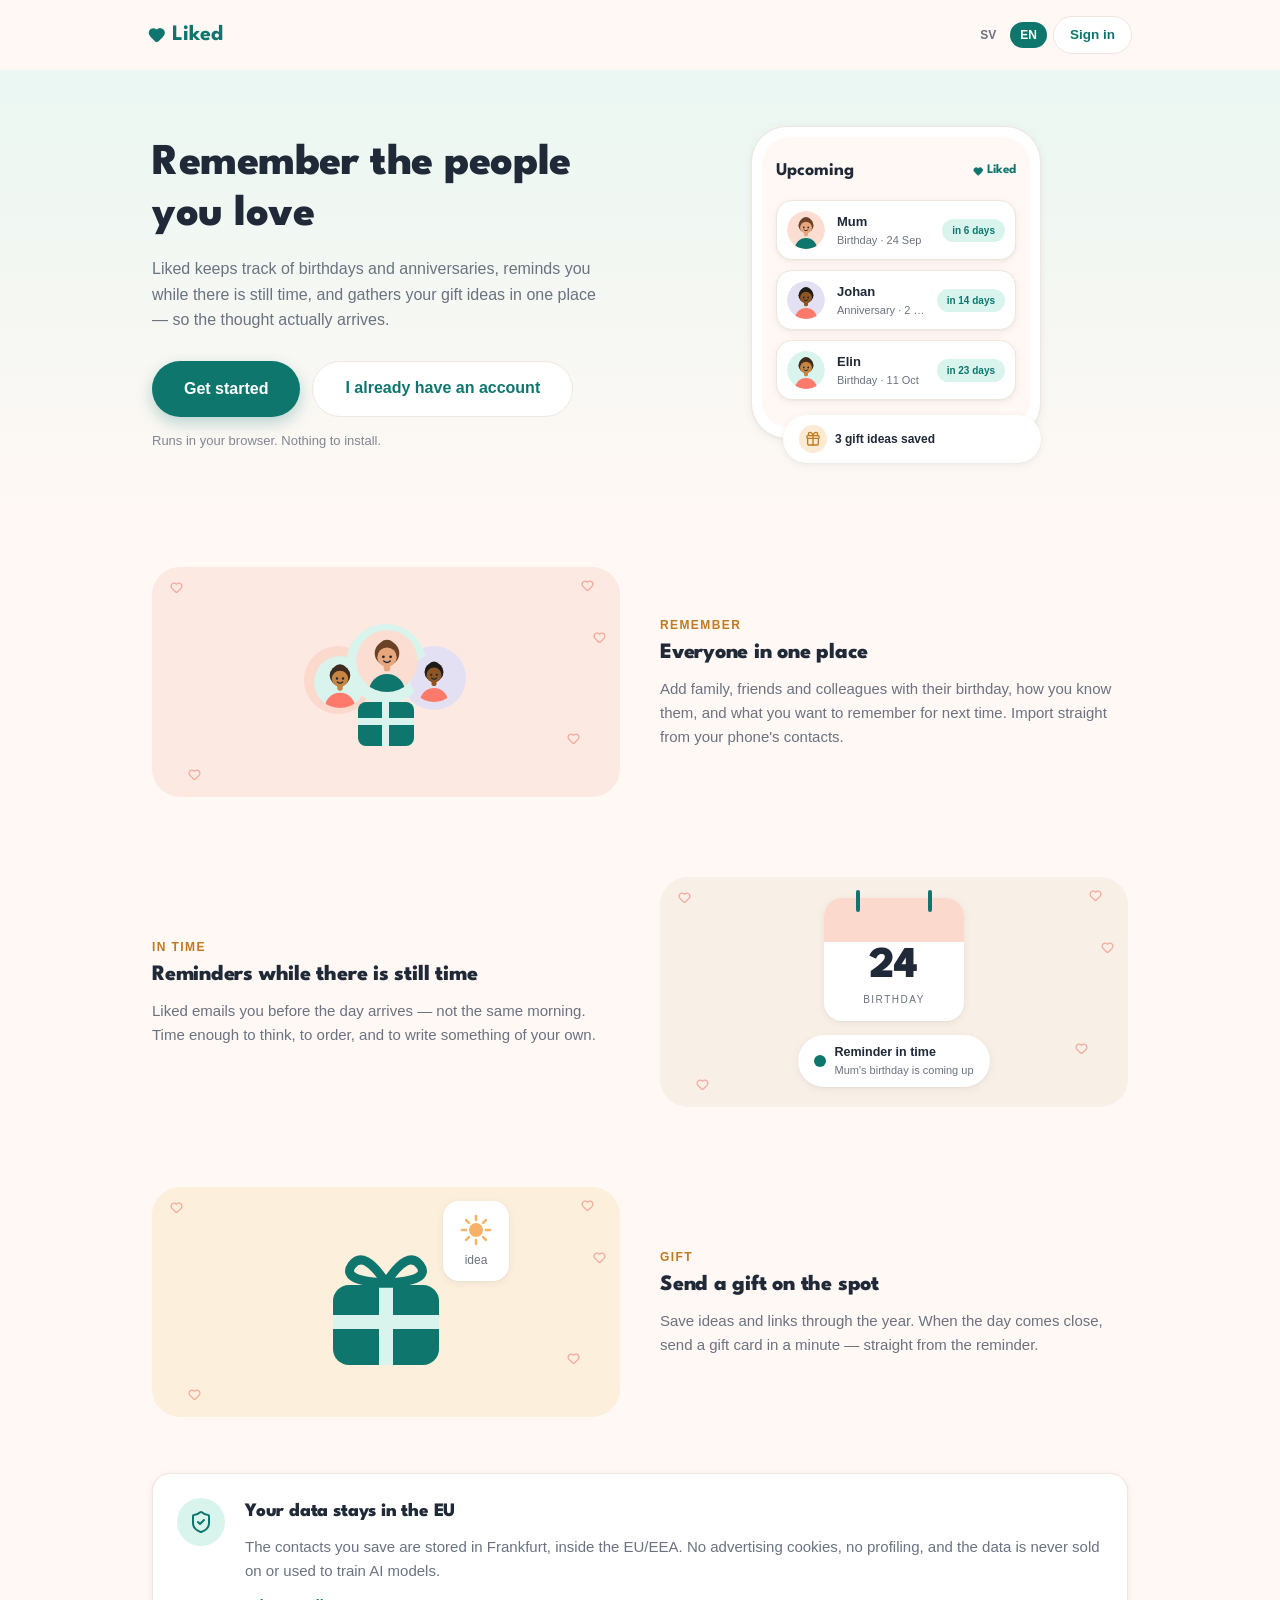
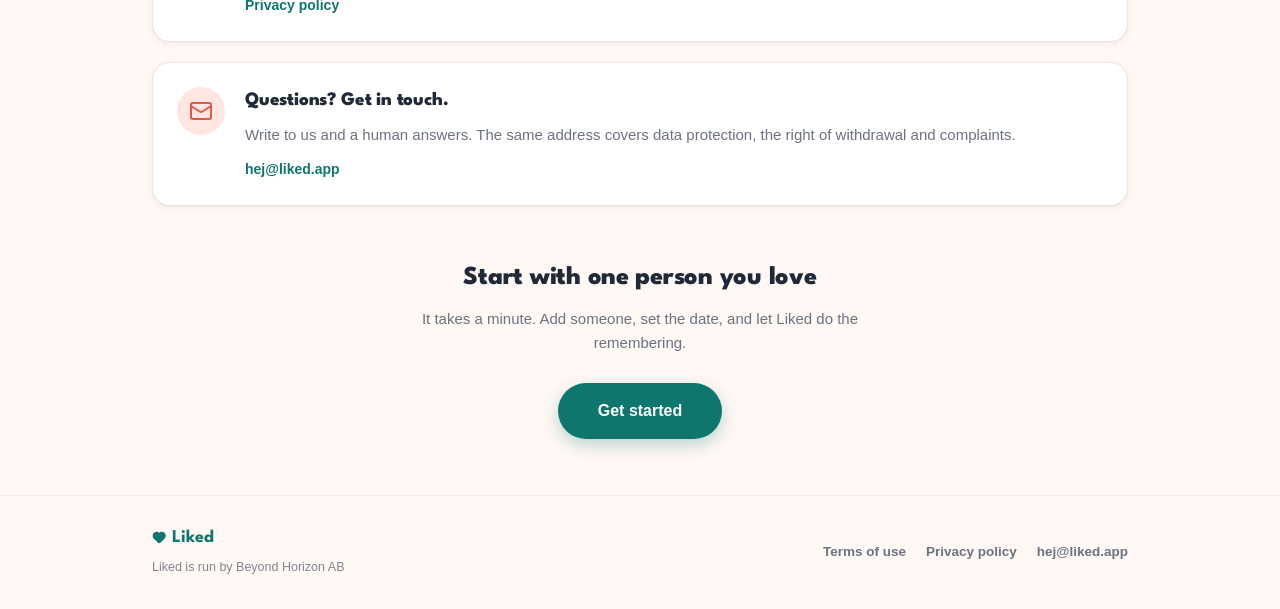
==== en/index.html @ 09022876 "Ge liked.app ett eget hem, skilt från appen Landningssidan bodde i appen, som publiceras av Lovable." ====
<!doctype html>
<!--
  Liked — landningssidan på liked.app (engelska).

  Statisk sida, ingen byggkedja: den här filen och styles.css är hela sajten. Allt
  som handlar om själva appen — konto, inloggning, villkor, integritet — ligger på
  app.liked.app. Ingen länk härifrån pekar tillbaka på liked.app/nånting, eftersom
  det bara är den här sidan som bor här.

  Svenska versionen ligger i ../index.html och är samma markup med svensk text.
  De två filerna har ingen gemensam källa — ändras den ena måste den andra ändras
  samtidigt.

  Länkarna till systersidan och till stilmallen är relativa med flit: sajten ska
  fungera både på https://liked.app/ och på förhandsgranskningen
  https://aloksorg.github.io/liked-landing/, där allt ligger under en undersökväg.
-->
<html lang="en">
  <head>
    <meta charset="utf-8" />
    <meta name="viewport" content="width=device-width, initial-scale=1, viewport-fit=cover" />
    <meta name="theme-color" content="#FFF8F4" media="(prefers-color-scheme: light)" />
    <meta name="theme-color" content="#17211F" media="(prefers-color-scheme: dark)" />

    <!--
      Ägarverifiering för Google Search Console. Egendomen https://liked.app/ är redan
      verifierad med exakt den här taggen (den satt i appens src/routes/__root.tsx när
      liked.app pekade på appen). Nu är det den här sajten som svarar på adressen, så
      taggen måste följa med hit — annars tappas verifieringen vid nästa kontroll.
    -->
    <meta name="google-site-verification" content="Lhon6hnaoRQULPrVS2j6q814wp-fIXaMvegh_9Yv-M0" />

    <title>Liked — Remember the people you love</title>
    <meta
      name="description"
      content="A personal app that helps you remember the people you love and plan thoughtful gifts."
    />
    <link rel="canonical" href="https://liked.app/en/" />
    <link rel="alternate" hreflang="sv" href="https://liked.app/" />
    <link rel="alternate" hreflang="en" href="https://liked.app/en/" />
    <link rel="alternate" hreflang="x-default" href="https://liked.app/" />

    <meta property="og:site_name" content="Liked" />
    <meta property="og:type" content="website" />
    <meta property="og:url" content="https://liked.app/en/" />
    <meta property="og:locale" content="en_GB" />
    <meta property="og:locale:alternate" content="sv_SE" />
    <meta property="og:title" content="Liked — Remember the people you love" />
    <meta
      property="og:description"
      content="Remember the people you love and plan thoughtful gifts."
    />
    <meta property="og:image" content="https://liked.app/og-image.png" />
    <meta property="og:image:width" content="1200" />
    <meta property="og:image:height" content="630" />
    <meta
      property="og:image:alt"
      content="Liked — the app that reminds you of the people you love"
    />
    <meta name="twitter:card" content="summary_large_image" />
    <meta name="twitter:title" content="Liked — Remember the people you love" />
    <meta
      name="twitter:description"
      content="Remember the people you love and plan thoughtful gifts."
    />
    <meta name="twitter:image" content="https://liked.app/og-image.png" />

    <link rel="icon" href="../favicon.svg" type="image/svg+xml" />
    <link rel="icon" href="../favicon-48.png" type="image/png" sizes="48x48" />
    <link rel="apple-touch-icon" href="../apple-touch-icon.png" sizes="180x180" />

    <link rel="preconnect" href="https://fonts.googleapis.com" />
    <link rel="preconnect" href="https://fonts.gstatic.com" crossorigin />
    <link
      rel="stylesheet"
      href="https://fonts.googleapis.com/css2?family=League+Spartan:wght@300;400;500;600;700;800&display=swap"
    />
    <link rel="stylesheet" href="../styles.css" />

    <!--
      Strukturerad data: vad sajten är (WebSite) och vad den beskriver (SoftwareApplication).
      Bara påståenden som är sanna i dag och syns på sidan — påhittade betyg eller
      erbjudanden är vad som förvandlar ett rikt sökresultat till en manuell åtgärd.
    -->
    <script type="application/ld+json">
      {
        "@context": "https://schema.org",
        "@graph": [
          {
            "@type": "Organization",
            "@id": "https://liked.app/#organization",
            "name": "Beyond Horizon AB",
            "url": "https://liked.app/",
            "email": "hej@liked.app"
          },
          {
            "@type": "WebSite",
            "@id": "https://liked.app/#website",
            "url": "https://liked.app/",
            "name": "Liked",
            "description": "A personal app that helps you remember the people you love and plan thoughtful gifts.",
            "inLanguage": ["sv-SE", "en-GB"],
            "publisher": { "@id": "https://liked.app/#organization" }
          },
          {
            "@type": "SoftwareApplication",
            "@id": "https://liked.app/#app",
            "name": "Liked",
            "url": "https://app.liked.app/",
            "applicationCategory": "LifestyleApplication",
            "operatingSystem": "Web",
            "inLanguage": ["sv-SE", "en-GB"],
            "image": "https://liked.app/og-image.png",
            "description": "A personal app that helps you remember the people you love and plan thoughtful gifts.",
            "offers": {
              "@type": "Offer",
              "price": "0",
              "priceCurrency": "SEK"
            },
            "publisher": { "@id": "https://liked.app/#organization" }
          }
        ]
      }
    </script>
  </head>

  <body>
    <a class="skip-link" href="#content">Skip to content</a>

    <header class="site-header container">
      <span class="wordmark">
        <svg
          viewBox="0 0 24 24"
          fill="currentColor"
          stroke="currentColor"
          stroke-width="2"
          stroke-linejoin="round"
          aria-hidden="true"
        >
          <path
            d="M2 9.5a5.5 5.5 0 0 1 9.591-3.676.56.56 0 0 0 .818 0A5.49 5.49 0 0 1 22 9.5c0 2.29-1.5 4-3 5.5l-5.492 5.313a2 2 0 0 1-3 .019L5 15c-1.5-1.5-3-3.2-3-5.5"
          />
        </svg>
        Liked
      </span>
      <div class="header-right">
        <nav class="lang-toggle" aria-label="Language">
          <a href="../" hreflang="sv" lang="sv">SV</a>
          <a href="./" aria-current="true" hreflang="en" lang="en">EN</a>
        </nav>
        <a class="btn-sm" href="https://app.liked.app/login">Sign in</a>
      </div>
    </header>

    <main id="content">
      <!-- Hero — mint→cream-bandet som inloggningen använder, så sidorna hör ihop. -->
      <div class="hero">
        <div class="hero-inner container">
          <div class="hero-copy">
            <h1>Remember the people
you love</h1>
            <p class="hero-body">
              Liked keeps track of birthdays and anniversaries, reminds you while there is
              still time, and gathers your gift ideas in one place — so the thought actually
              arrives.
            </p>

            <div class="hero-actions">
              <a class="btn btn-primary" href="https://app.liked.app/onboarding">Get started</a>
              <a class="btn btn-secondary" href="https://app.liked.app/login"
                >I already have an account</a
              >
            </div>
            <p class="hero-note">Runs in your browser. Nothing to install.</p>
          </div>

          <!--
            En stiliserad bild av appens Datum-flöde, ritad med samma kort, avatarer och
            chip som skärmen använder på riktigt — inte en skärmdump som blir gammal vid
            nästa designändring. Dekorativ: skärmläsare ska inte läsa upp påhittade namn
            och datum.
          -->
          <div class="hero-art">
            <div class="shot" aria-hidden="true">
              <div class="shot-frame">
                <div class="shot-screen">
                  <div class="shot-head">
                    <span class="shot-head-title">Upcoming</span>
                    <span class="wordmark" style="font-size: 13px">
                      <svg
                        viewBox="0 0 24 24"
                        fill="currentColor"
                        stroke="currentColor"
                        stroke-width="2"
                        stroke-linejoin="round"
                      >
                        <path
                          d="M2 9.5a5.5 5.5 0 0 1 9.591-3.676.56.56 0 0 0 .818 0A5.49 5.49 0 0 1 22 9.5c0 2.29-1.5 4-3 5.5l-5.492 5.313a2 2 0 0 1-3 .019L5 15c-1.5-1.5-3-3.2-3-5.5"
                        />
                      </svg>
                      Liked
                    </span>
                  </div>
                  <div class="shot-rows">
                    <div class="shot-row">
                      <svg class="avatar avatar-0" width="38" height="38" viewBox="0 0 48 48">
                        <circle cx="24" cy="24" r="24" fill="var(--av-bg)" />
                        <path d="M10 48 a14 14 0 0 1 28 0 Z" fill="var(--av-shirt)" />
                        <rect x="21.5" y="26" width="5" height="6" rx="2" fill="var(--av-skin)" />
                        <circle cx="24" cy="18" r="9.5" fill="var(--av-hair)" />
                        <circle cx="24" cy="21" r="7.5" fill="var(--av-skin)" />
                        <path
                          d="M16.5 18.5 a7.5 7.5 0 0 1 15 0 l0 -2 a7.5 9 0 0 0 -15 0 Z"
                          fill="var(--av-hair)"
                        />
                        <circle cx="21.2" cy="20.8" r="1.1" fill="#1F2937" />
                        <circle cx="26.8" cy="20.8" r="1.1" fill="#1F2937" />
                        <path
                          d="M21.5 24 Q24 26.2 26.5 24"
                          stroke="#1F2937"
                          stroke-width="1.1"
                          stroke-linecap="round"
                          fill="none"
                        />
                      </svg>
                      <div class="shot-row-text">
                        <p class="shot-row-name">Mum</p>
                        <p class="shot-row-meta">Birthday · 24 Sep</p>
                      </div>
                      <span class="shot-badge">in 6 days</span>
                    </div>
                    <div class="shot-row">
                      <svg class="avatar avatar-3" width="38" height="38" viewBox="0 0 48 48">
                        <circle cx="24" cy="24" r="24" fill="var(--av-bg)" />
                        <path d="M10 48 a14 14 0 0 1 28 0 Z" fill="var(--av-shirt)" />
                        <rect x="21.5" y="26" width="5" height="6" rx="2" fill="var(--av-skin)" />
                        <circle cx="24" cy="18" r="9.5" fill="var(--av-hair)" />
                        <circle cx="24" cy="21" r="7.5" fill="var(--av-skin)" />
                        <path
                          d="M16.5 18.5 a7.5 7.5 0 0 1 15 0 l0 -2 a7.5 9 0 0 0 -15 0 Z"
                          fill="var(--av-hair)"
                        />
                        <circle cx="21.2" cy="20.8" r="1.1" fill="#1F2937" />
                        <circle cx="26.8" cy="20.8" r="1.1" fill="#1F2937" />
                        <path
                          d="M21.5 24 Q24 26.2 26.5 24"
                          stroke="#1F2937"
                          stroke-width="1.1"
                          stroke-linecap="round"
                          fill="none"
                        />
                      </svg>
                      <div class="shot-row-text">
                        <p class="shot-row-name">Johan</p>
                        <p class="shot-row-meta">Anniversary · 2 Oct</p>
                      </div>
                      <span class="shot-badge">in 14 days</span>
                    </div>
                    <div class="shot-row">
                      <svg class="avatar avatar-1" width="38" height="38" viewBox="0 0 48 48">
                        <circle cx="24" cy="24" r="24" fill="var(--av-bg)" />
                        <path d="M10 48 a14 14 0 0 1 28 0 Z" fill="var(--av-shirt)" />
                        <rect x="21.5" y="26" width="5" height="6" rx="2" fill="var(--av-skin)" />
                        <circle cx="24" cy="18" r="9.5" fill="var(--av-hair)" />
                        <circle cx="24" cy="21" r="7.5" fill="var(--av-skin)" />
                        <path
                          d="M16.5 18.5 a7.5 7.5 0 0 1 15 0 l0 -2 a7.5 9 0 0 0 -15 0 Z"
                          fill="var(--av-hair)"
                        />
                        <circle cx="21.2" cy="20.8" r="1.1" fill="#1F2937" />
                        <circle cx="26.8" cy="20.8" r="1.1" fill="#1F2937" />
                        <path
                          d="M21.5 24 Q24 26.2 26.5 24"
                          stroke="#1F2937"
                          stroke-width="1.1"
                          stroke-linecap="round"
                          fill="none"
                        />
                      </svg>
                      <div class="shot-row-text">
                        <p class="shot-row-name">Elin</p>
                        <p class="shot-row-meta">Birthday · 11 Oct</p>
                      </div>
                      <span class="shot-badge">in 23 days</span>
                    </div>
                  </div>
                </div>
              </div>

              <!-- Presentidéerna som ligger och väntar — flyter utanför ramen. -->
              <div class="shot-idea">
                <span class="shot-idea-icon">
                  <svg
                    viewBox="0 0 24 24"
                    fill="none"
                    stroke="currentColor"
                    stroke-width="2"
                    stroke-linecap="round"
                    stroke-linejoin="round"
                  >
                    <path d="M12 7v14" />
                    <path d="M20 11v8a2 2 0 0 1-2 2H6a2 2 0 0 1-2-2v-8" />
                    <path d="M7.5 7a1 1 0 0 1 0-5A4.8 8 0 0 1 12 7a4.8 8 0 0 1 4.5-5 1 1 0 0 1 0 5" />
                    <rect x="3" y="7" width="18" height="4" rx="1" />
                  </svg>
                </span>
                <span class="shot-idea-text">3 gift ideas saved</span>
              </div>
            </div>
          </div>
        </div>
      </div>

      <div class="container">
        <div class="features">
          <section class="feature">
            <div class="feature-art">
              <div class="panel panel-1">
                <svg
                  class="panel-heart panel-heart-1"
                  viewBox="0 0 24 24"
                  fill="none"
                  stroke="currentColor"
                  stroke-width="2.4"
                  stroke-linecap="round"
                  stroke-linejoin="round"
                  aria-hidden="true"
                >
                  <path
                    d="M2 9.5a5.5 5.5 0 0 1 9.591-3.676.56.56 0 0 0 .818 0A5.49 5.49 0 0 1 22 9.5c0 2.29-1.5 4-3 5.5l-5.492 5.313a2 2 0 0 1-3 .019L5 15c-1.5-1.5-3-3.2-3-5.5"
                  />
                </svg>
                <svg
                  class="panel-heart panel-heart-2"
                  viewBox="0 0 24 24"
                  fill="none"
                  stroke="currentColor"
                  stroke-width="2.4"
                  stroke-linecap="round"
                  stroke-linejoin="round"
                  aria-hidden="true"
                >
                  <path
                    d="M2 9.5a5.5 5.5 0 0 1 9.591-3.676.56.56 0 0 0 .818 0A5.49 5.49 0 0 1 22 9.5c0 2.29-1.5 4-3 5.5l-5.492 5.313a2 2 0 0 1-3 .019L5 15c-1.5-1.5-3-3.2-3-5.5"
                  />
                </svg>
                <svg
                  class="panel-heart panel-heart-3"
                  viewBox="0 0 24 24"
                  fill="none"
                  stroke="currentColor"
                  stroke-width="2.4"
                  stroke-linecap="round"
                  stroke-linejoin="round"
                  aria-hidden="true"
                >
                  <path
                    d="M2 9.5a5.5 5.5 0 0 1 9.591-3.676.56.56 0 0 0 .818 0A5.49 5.49 0 0 1 22 9.5c0 2.29-1.5 4-3 5.5l-5.492 5.313a2 2 0 0 1-3 .019L5 15c-1.5-1.5-3-3.2-3-5.5"
                  />
                </svg>
                <svg
                  class="panel-heart panel-heart-4"
                  viewBox="0 0 24 24"
                  fill="none"
                  stroke="currentColor"
                  stroke-width="2.4"
                  stroke-linecap="round"
                  stroke-linejoin="round"
                  aria-hidden="true"
                >
                  <path
                    d="M2 9.5a5.5 5.5 0 0 1 9.591-3.676.56.56 0 0 0 .818 0A5.49 5.49 0 0 1 22 9.5c0 2.29-1.5 4-3 5.5l-5.492 5.313a2 2 0 0 1-3 .019L5 15c-1.5-1.5-3-3.2-3-5.5"
                  />
                </svg>
                <svg
                  class="panel-heart panel-heart-5"
                  viewBox="0 0 24 24"
                  fill="none"
                  stroke="currentColor"
                  stroke-width="2.4"
                  stroke-linecap="round"
                  stroke-linejoin="round"
                  aria-hidden="true"
                >
                  <path
                    d="M2 9.5a5.5 5.5 0 0 1 9.591-3.676.56.56 0 0 0 .818 0A5.49 5.49 0 0 1 22 9.5c0 2.29-1.5 4-3 5.5l-5.492 5.313a2 2 0 0 1-3 .019L5 15c-1.5-1.5-3-3.2-3-5.5"
                  />
                </svg>

                <!-- Steg 1: tre människor över en tealfärgad presentask. -->
                <div class="illo-people" aria-hidden="true">
                  <span class="blob blob-a"></span>
                  <span class="blob blob-b"></span>
                  <span class="blob blob-c"></span>
                  <svg class="avatar avatar-1 person-a" width="52" height="52" viewBox="0 0 48 48">
                    <circle cx="24" cy="24" r="24" fill="var(--av-bg)" />
                    <path d="M10 48 a14 14 0 0 1 28 0 Z" fill="var(--av-shirt)" />
                    <rect x="21.5" y="26" width="5" height="6" rx="2" fill="var(--av-skin)" />
                    <circle cx="24" cy="18" r="9.5" fill="var(--av-hair)" />
                    <circle cx="24" cy="21" r="7.5" fill="var(--av-skin)" />
                    <path
                      d="M16.5 18.5 a7.5 7.5 0 0 1 15 0 l0 -2 a7.5 9 0 0 0 -15 0 Z"
                      fill="var(--av-hair)"
                    />
                    <circle cx="21.2" cy="20.8" r="1.1" fill="#1F2937" />
                    <circle cx="26.8" cy="20.8" r="1.1" fill="#1F2937" />
                    <path
                      d="M21.5 24 Q24 26.2 26.5 24"
                      stroke="#1F2937"
                      stroke-width="1.1"
                      stroke-linecap="round"
                      fill="none"
                    />
                  </svg>
                  <svg class="avatar avatar-3 person-b" width="48" height="48" viewBox="0 0 48 48">
                    <circle cx="24" cy="24" r="24" fill="var(--av-bg)" />
                    <path d="M10 48 a14 14 0 0 1 28 0 Z" fill="var(--av-shirt)" />
                    <rect x="21.5" y="26" width="5" height="6" rx="2" fill="var(--av-skin)" />
                    <circle cx="24" cy="18" r="9.5" fill="var(--av-hair)" />
                    <circle cx="24" cy="21" r="7.5" fill="var(--av-skin)" />
                    <path
                      d="M16.5 18.5 a7.5 7.5 0 0 1 15 0 l0 -2 a7.5 9 0 0 0 -15 0 Z"
                      fill="var(--av-hair)"
                    />
                    <circle cx="21.2" cy="20.8" r="1.1" fill="#1F2937" />
                    <circle cx="26.8" cy="20.8" r="1.1" fill="#1F2937" />
                    <path
                      d="M21.5 24 Q24 26.2 26.5 24"
                      stroke="#1F2937"
                      stroke-width="1.1"
                      stroke-linecap="round"
                      fill="none"
                    />
                  </svg>
                  <svg class="avatar avatar-0 person-c" width="62" height="62" viewBox="0 0 48 48">
                    <circle cx="24" cy="24" r="24" fill="var(--av-bg)" />
                    <path d="M10 48 a14 14 0 0 1 28 0 Z" fill="var(--av-shirt)" />
                    <rect x="21.5" y="26" width="5" height="6" rx="2" fill="var(--av-skin)" />
                    <circle cx="24" cy="18" r="9.5" fill="var(--av-hair)" />
                    <circle cx="24" cy="21" r="7.5" fill="var(--av-skin)" />
                    <path
                      d="M16.5 18.5 a7.5 7.5 0 0 1 15 0 l0 -2 a7.5 9 0 0 0 -15 0 Z"
                      fill="var(--av-hair)"
                    />
                    <circle cx="21.2" cy="20.8" r="1.1" fill="#1F2937" />
                    <circle cx="26.8" cy="20.8" r="1.1" fill="#1F2937" />
                    <path
                      d="M21.5 24 Q24 26.2 26.5 24"
                      stroke="#1F2937"
                      stroke-width="1.1"
                      stroke-linecap="round"
                      fill="none"
                    />
                  </svg>
                  <svg class="gift" width="56" height="44" viewBox="0 0 56 44">
                    <rect width="56" height="44" rx="8" fill="var(--gift-box)" />
                    <rect y="16" width="56" height="7" fill="var(--gift-band)" />
                    <rect x="24" width="7" height="44" fill="var(--gift-band)" />
                  </svg>
                </div>
              </div>
            </div>
            <div class="feature-copy">
              <span class="kicker">Remember</span>
              <h2>Everyone in one place</h2>
              <p>
                Add family, friends and colleagues with their birthday, how you know them, and
                what you want to remember for next time. Import straight from your phone's
                contacts.
              </p>
            </div>
          </section>

          <section class="feature">
            <div class="feature-art">
              <div class="panel panel-2">
                <svg
                  class="panel-heart panel-heart-1"
                  viewBox="0 0 24 24"
                  fill="none"
                  stroke="currentColor"
                  stroke-width="2.4"
                  stroke-linecap="round"
                  stroke-linejoin="round"
                  aria-hidden="true"
                >
                  <path
                    d="M2 9.5a5.5 5.5 0 0 1 9.591-3.676.56.56 0 0 0 .818 0A5.49 5.49 0 0 1 22 9.5c0 2.29-1.5 4-3 5.5l-5.492 5.313a2 2 0 0 1-3 .019L5 15c-1.5-1.5-3-3.2-3-5.5"
                  />
                </svg>
                <svg
                  class="panel-heart panel-heart-2"
                  viewBox="0 0 24 24"
                  fill="none"
                  stroke="currentColor"
                  stroke-width="2.4"
                  stroke-linecap="round"
                  stroke-linejoin="round"
                  aria-hidden="true"
                >
                  <path
                    d="M2 9.5a5.5 5.5 0 0 1 9.591-3.676.56.56 0 0 0 .818 0A5.49 5.49 0 0 1 22 9.5c0 2.29-1.5 4-3 5.5l-5.492 5.313a2 2 0 0 1-3 .019L5 15c-1.5-1.5-3-3.2-3-5.5"
                  />
                </svg>
                <svg
                  class="panel-heart panel-heart-3"
                  viewBox="0 0 24 24"
                  fill="none"
                  stroke="currentColor"
                  stroke-width="2.4"
                  stroke-linecap="round"
                  stroke-linejoin="round"
                  aria-hidden="true"
                >
                  <path
                    d="M2 9.5a5.5 5.5 0 0 1 9.591-3.676.56.56 0 0 0 .818 0A5.49 5.49 0 0 1 22 9.5c0 2.29-1.5 4-3 5.5l-5.492 5.313a2 2 0 0 1-3 .019L5 15c-1.5-1.5-3-3.2-3-5.5"
                  />
                </svg>
                <svg
                  class="panel-heart panel-heart-4"
                  viewBox="0 0 24 24"
                  fill="none"
                  stroke="currentColor"
                  stroke-width="2.4"
                  stroke-linecap="round"
                  stroke-linejoin="round"
                  aria-hidden="true"
                >
                  <path
                    d="M2 9.5a5.5 5.5 0 0 1 9.591-3.676.56.56 0 0 0 .818 0A5.49 5.49 0 0 1 22 9.5c0 2.29-1.5 4-3 5.5l-5.492 5.313a2 2 0 0 1-3 .019L5 15c-1.5-1.5-3-3.2-3-5.5"
                  />
                </svg>
                <svg
                  class="panel-heart panel-heart-5"
                  viewBox="0 0 24 24"
                  fill="none"
                  stroke="currentColor"
                  stroke-width="2.4"
                  stroke-linecap="round"
                  stroke-linejoin="round"
                  aria-hidden="true"
                >
                  <path
                    d="M2 9.5a5.5 5.5 0 0 1 9.591-3.676.56.56 0 0 0 .818 0A5.49 5.49 0 0 1 22 9.5c0 2.29-1.5 4-3 5.5l-5.492 5.313a2 2 0 0 1-3 .019L5 15c-1.5-1.5-3-3.2-3-5.5"
                  />
                </svg>

                <!-- Steg 2: avrivningskalender + notisplupp. -->
                <div class="illo-reminder" aria-hidden="true">
                  <div class="calendar">
                    <div class="calendar-top">
                      <span class="calendar-ring calendar-ring-l"></span>
                      <span class="calendar-ring calendar-ring-r"></span>
                    </div>
                    <div class="calendar-day">24</div>
                    <div class="calendar-label">BIRTHDAY</div>
                  </div>
                  <div class="notif">
                    <span class="notif-dot"></span>
                    <span>
                      <span class="notif-title">Reminder in time</span>
                      <span class="notif-body">Mum&#39;s birthday is coming up</span>
                    </span>
                  </div>
                </div>
              </div>
            </div>
            <div class="feature-copy">
              <span class="kicker">In time</span>
              <h2>Reminders while there is still time</h2>
              <p>
                Liked emails you before the day arrives — not the same morning. Time enough to
                think, to order, and to write something of your own.
              </p>
            </div>
          </section>

          <section class="feature">
            <div class="feature-art">
              <div class="panel panel-3">
                <svg
                  class="panel-heart panel-heart-1"
                  viewBox="0 0 24 24"
                  fill="none"
                  stroke="currentColor"
                  stroke-width="2.4"
                  stroke-linecap="round"
                  stroke-linejoin="round"
                  aria-hidden="true"
                >
                  <path
                    d="M2 9.5a5.5 5.5 0 0 1 9.591-3.676.56.56 0 0 0 .818 0A5.49 5.49 0 0 1 22 9.5c0 2.29-1.5 4-3 5.5l-5.492 5.313a2 2 0 0 1-3 .019L5 15c-1.5-1.5-3-3.2-3-5.5"
                  />
                </svg>
                <svg
                  class="panel-heart panel-heart-2"
                  viewBox="0 0 24 24"
                  fill="none"
                  stroke="currentColor"
                  stroke-width="2.4"
                  stroke-linecap="round"
                  stroke-linejoin="round"
                  aria-hidden="true"
                >
                  <path
                    d="M2 9.5a5.5 5.5 0 0 1 9.591-3.676.56.56 0 0 0 .818 0A5.49 5.49 0 0 1 22 9.5c0 2.29-1.5 4-3 5.5l-5.492 5.313a2 2 0 0 1-3 .019L5 15c-1.5-1.5-3-3.2-3-5.5"
                  />
                </svg>
                <svg
                  class="panel-heart panel-heart-3"
                  viewBox="0 0 24 24"
                  fill="none"
                  stroke="currentColor"
                  stroke-width="2.4"
                  stroke-linecap="round"
                  stroke-linejoin="round"
                  aria-hidden="true"
                >
                  <path
                    d="M2 9.5a5.5 5.5 0 0 1 9.591-3.676.56.56 0 0 0 .818 0A5.49 5.49 0 0 1 22 9.5c0 2.29-1.5 4-3 5.5l-5.492 5.313a2 2 0 0 1-3 .019L5 15c-1.5-1.5-3-3.2-3-5.5"
                  />
                </svg>
                <svg
                  class="panel-heart panel-heart-4"
                  viewBox="0 0 24 24"
                  fill="none"
                  stroke="currentColor"
                  stroke-width="2.4"
                  stroke-linecap="round"
                  stroke-linejoin="round"
                  aria-hidden="true"
                >
                  <path
                    d="M2 9.5a5.5 5.5 0 0 1 9.591-3.676.56.56 0 0 0 .818 0A5.49 5.49 0 0 1 22 9.5c0 2.29-1.5 4-3 5.5l-5.492 5.313a2 2 0 0 1-3 .019L5 15c-1.5-1.5-3-3.2-3-5.5"
                  />
                </svg>
                <svg
                  class="panel-heart panel-heart-5"
                  viewBox="0 0 24 24"
                  fill="none"
                  stroke="currentColor"
                  stroke-width="2.4"
                  stroke-linecap="round"
                  stroke-linejoin="round"
                  aria-hidden="true"
                >
                  <path
                    d="M2 9.5a5.5 5.5 0 0 1 9.591-3.676.56.56 0 0 0 .818 0A5.49 5.49 0 0 1 22 9.5c0 2.29-1.5 4-3 5.5l-5.492 5.313a2 2 0 0 1-3 .019L5 15c-1.5-1.5-3-3.2-3-5.5"
                  />
                </svg>

                <!-- Steg 3: den stora presenten med rosett + ett svävande idékort. -->
                <div class="illo-gift" aria-hidden="true">
                  <svg width="170" height="150" viewBox="0 0 170 150">
                    <rect x="32" y="58" width="106" height="80" rx="16" fill="var(--gift-box)" />
                    <rect x="32" y="88" width="106" height="14" fill="var(--gift-band)" />
                    <rect x="78" y="58" width="14" height="80" fill="var(--gift-band)" />
                    <path
                      d="M85 56 q-22-34-34-18t34 18z M85 56 q22-34 34-18t-34 18z"
                      fill="none"
                      stroke="var(--gift-box)"
                      stroke-width="9"
                    />
                  </svg>
                  <div class="idea-card">
                    <svg width="34" height="34" viewBox="0 0 34 34">
                      <circle cx="17" cy="17" r="7" fill="#F7B267" />
                      <g stroke="#F7B267" stroke-width="2.5" stroke-linecap="round">
                        <line x1="27" y1="17" x2="31" y2="17" />
                        <line x1="24.07" y1="24.07" x2="26.9" y2="26.9" />
                        <line x1="17" y1="27" x2="17" y2="31" />
                        <line x1="9.93" y1="24.07" x2="7.1" y2="26.9" />
                        <line x1="7" y1="17" x2="3" y2="17" />
                        <line x1="9.93" y1="9.93" x2="7.1" y2="7.1" />
                        <line x1="17" y1="7" x2="17" y2="3" />
                        <line x1="24.07" y1="9.93" x2="26.9" y2="7.1" />
                      </g>
                    </svg>
                    <span class="idea-label">idea</span>
                  </div>
                </div>
              </div>
            </div>
            <div class="feature-copy">
              <span class="kicker">Gift</span>
              <h2>Send a gift on the spot</h2>
              <p>
                Save ideas and links through the year. When the day comes close, send a gift
                card in a minute — straight from the reminder.
              </p>
            </div>
          </section>
        </div>

        <section class="info-card">
          <span class="info-icon info-icon-teal">
            <svg
              viewBox="0 0 24 24"
              fill="none"
              stroke="currentColor"
              stroke-width="2"
              stroke-linecap="round"
              stroke-linejoin="round"
              aria-hidden="true"
            >
              <path
                d="M20 13c0 5-3.5 7.5-7.66 8.95a1 1 0 0 1-.67-.01C7.5 20.5 4 18 4 13V6a1 1 0 0 1 1-1c2 0 4.5-1.2 6.24-2.72a1.17 1.17 0 0 1 1.52 0C14.51 3.81 17 5 19 5a1 1 0 0 1 1 1z"
              />
              <path d="m9 12 2 2 4-4" />
            </svg>
          </span>
          <div class="info-body">
            <h2>Your data stays in the EU</h2>
            <p>
              The contacts you save are stored in Frankfurt, inside the EU/EEA. No advertising
              cookies, no profiling, and the data is never sold on or used to train AI models.
            </p>
            <a class="info-link" href="https://app.liked.app/integritet">Privacy policy</a>
          </div>
        </section>

        <!-- Supportkanalen — en adress, läst av en människa, synlig utan att man loggar in. -->
        <section class="info-card">
          <span class="info-icon info-icon-coral">
            <svg
              viewBox="0 0 24 24"
              fill="none"
              stroke="currentColor"
              stroke-width="2"
              stroke-linecap="round"
              stroke-linejoin="round"
              aria-hidden="true"
            >
              <path d="m22 7-8.991 5.727a2 2 0 0 1-2.009 0L2 7" />
              <rect x="2" y="4" width="20" height="16" rx="2" />
            </svg>
          </span>
          <div class="info-body">
            <h2>Questions? Get in touch.</h2>
            <p>
              Write to us and a human answers. The same address covers data protection, the
              right of withdrawal and complaints.
            </p>
            <a class="info-link" href="mailto:hej@liked.app">hej@liked.app</a>
          </div>
        </section>

        <section class="closing">
          <h2>Start with one person you love</h2>
          <p>It takes a minute. Add someone, set the date, and let Liked do the remembering.</p>
          <a class="btn btn-primary" href="https://app.liked.app/onboarding">Get started</a>
        </section>
      </div>
    </main>

    <footer class="site-footer">
      <div class="footer-inner container">
        <div>
          <span class="wordmark" style="font-size: 18px">
            <svg
              viewBox="0 0 24 24"
              fill="currentColor"
              stroke="currentColor"
              stroke-width="2"
              stroke-linejoin="round"
              aria-hidden="true"
            >
              <path
                d="M2 9.5a5.5 5.5 0 0 1 9.591-3.676.56.56 0 0 0 .818 0A5.49 5.49 0 0 1 22 9.5c0 2.29-1.5 4-3 5.5l-5.492 5.313a2 2 0 0 1-3 .019L5 15c-1.5-1.5-3-3.2-3-5.5"
              />
            </svg>
            Liked
          </span>
          <p class="footer-made-by">Liked is run by Beyond Horizon AB</p>
        </div>
        <nav class="footer-nav">
          <a href="https://app.liked.app/villkor">Terms of use</a>
          <a href="https://app.liked.app/integritet">Privacy policy</a>
          <a href="mailto:hej@liked.app">hej@liked.app</a>
        </nav>
      </div>
    </footer>
  </body>
</html>
---- styles.css ----
/*
 * Liked — landningssidans stilmall.
 *
 * Sidan är portad ur appen (src/components/landing-page.tsx) men bor i ett eget repo
 * och har därför ingen Tailwind, ingen byggkedja och inga beroenden: en fil, läst
 * direkt av webbläsaren. Färgerna nedan är samma hex som appens designsystem
 * (src/styles.css, designöverlämningen 2026-06) — cream som duk, djup teal som
 * primärfärg, korall/mint/amber som accenter.
 *
 * Ändras paletten i appen ska den ändras här också; de två filerna är syskon utan
 * gemensam källa, eftersom en gemensam källa hade krävt just den byggkedja sidan
 * finns till för att slippa.
 */

/* ── Designtokens ──────────────────────────────────────────────────────────── */

:root {
  --bg: #fff8f4; /* cream */
  --fg: #1f2937;
  --navy: #1f2937; /* "ink" — rubriker */
  --muted: #6b7280; /* "ink-soft" — brödtext */
  --muted-dim: rgba(107, 114, 128, 0.85);
  --card: #ffffff;
  --border: #efe7df; /* "line" */
  --border-soft: rgba(239, 231, 223, 0.6);

  --primary: #0f766e; /* djup teal */
  --primary-fg: #ffffff;
  --primary-soft: #d9f4ec; /* mint */
  --accent: #ffe6e1; /* korall-mjuk */
  --accent-fg: #e0584a;
  --orange: #c07a22; /* amber-ton, kickers */
  --amber-soft: #fcebd4;
  --coral-line: #f49a8c; /* hjärtana i illustrationspanelerna */

  --hero: linear-gradient(180deg, #eaf7f2, #fff8f4);

  /* Illustrationspanelernas tonade bakgrunder — samma tre som i onboarding. */
  --panel-1: #fbe9e2;
  --panel-2: #f8efe6;
  --panel-3: #fcefdc;

  /* Cirklarna bakom personerna i illustration 1, och presentens toner. */
  --blob-peach: #fbd9cc;
  --blob-lilac: #e4e0f4;
  --blob-mint: #d9f4ec;
  --gift-box: #0f766e;
  --gift-band: #d9f4ec;

  --shadow-card: 0 2px 10px rgba(31, 41, 55, 0.06), 0 1px 2px rgba(31, 41, 55, 0.04);
  --shadow-cta: 0 6px 16px rgba(15, 118, 110, 0.28);

  --font-display: "League Spartan", ui-sans-serif, system-ui, sans-serif;
  --font-sans:
    -apple-system, BlinkMacSystemFont, "Segoe UI", "Helvetica Neue", Helvetica, ui-sans-serif,
    system-ui, sans-serif;
}

/*
 * Mörkt läge följer systemet — sidan är statisk och har ingen inställningssida att
 * spara ett val i, så besökarens OS får bestämma. Tonerna är appens mörka tema
 * (.dark i src/styles.css) översatta till hex.
 *
 * Illustrationspanelerna får egna, dämpade toner i stället för de ljusa pastellerna:
 * behållna som de är hade tre bjärta ljusfält lyst upp en i övrigt mörk sida.
 */
@media (prefers-color-scheme: dark) {
  :root {
    --bg: #17211f;
    --fg: #f2f1ec;
    --navy: #f2f1ec;
    --muted: #a7b2ae;
    --muted-dim: rgba(167, 178, 174, 0.85);
    --card: #1e2a27;
    --border: rgba(255, 255, 255, 0.12);
    --border-soft: rgba(255, 255, 255, 0.08);

    --primary: #5ecfb1;
    --primary-fg: #10201c;
    --primary-soft: #22423a;
    --accent: #3d3021;
    --accent-fg: #f6d9b0;
    --orange: #e0a55c;

    --hero: linear-gradient(180deg, #1b2b27, #17211f);

    --panel-1: #33241f;
    --panel-2: #2f2721;
    --panel-3: #33281c;

    --blob-peach: #4a332b;
    --blob-lilac: #35314a;
    --blob-mint: #22423a;
    --gift-box: #14887e;
    --gift-band: #9fded0;
    --coral-line: #c47a6e;
    --amber-soft: #4a3a22;

    --shadow-card: 0 2px 10px rgba(0, 0, 0, 0.35), 0 1px 2px rgba(0, 0, 0, 0.25);
    --shadow-cta: 0 6px 16px rgba(94, 207, 177, 0.22);
  }
}

/* ── Grund ─────────────────────────────────────────────────────────────────── */

*,
*::before,
*::after {
  box-sizing: border-box;
}

html {
  -webkit-text-size-adjust: 100%;
}

body {
  margin: 0;
  background: var(--bg);
  color: var(--fg);
  font-family: var(--font-sans);
  font-size: 16px;
  line-height: 1.5;
  -webkit-font-smoothing: antialiased;
}

h1,
h2 {
  font-family: var(--font-display);
  letter-spacing: -0.01em;
  margin: 0;
}

p {
  margin: 0;
}

a {
  color: inherit;
}

svg {
  display: block;
}

.container {
  max-width: 1024px;
  margin-inline: auto;
  padding-inline: 24px;
}

/* Synlig fokusring — sidan går att ta sig igenom med enbart tangentbord. */
a:focus-visible {
  outline: 3px solid var(--primary);
  outline-offset: 3px;
  border-radius: 999px;
}

.skip-link {
  position: absolute;
  left: -9999px;
  top: 0;
  z-index: 10;
  background: var(--card);
  color: var(--primary);
  padding: 12px 20px;
  border-radius: 0 0 12px 0;
  font-weight: 700;
}

.skip-link:focus {
  left: 0;
}

/* ── Ordmärke ──────────────────────────────────────────────────────────────── */

.wordmark {
  display: inline-flex;
  align-items: center;
  gap: 0.3em;
  color: var(--primary);
  font-family: var(--font-display);
  font-weight: 700;
  font-size: 22px;
  line-height: 1;
  text-decoration: none;
}

.wordmark svg {
  width: 0.8em;
  height: 0.8em;
}

/* ── Sidhuvud ──────────────────────────────────────────────────────────────── */

.site-header {
  display: flex;
  align-items: center;
  justify-content: space-between;
  gap: 12px;
  padding-block: 16px;
  padding-inline: 20px;
}

.header-right {
  display: flex;
  align-items: center;
  gap: 6px;
}

.lang-toggle {
  display: flex;
  flex-shrink: 0;
  gap: 4px;
  font-size: 12px;
}

.lang-toggle a {
  padding: 4px 10px;
  border-radius: 999px;
  font-weight: 600;
  color: var(--muted);
  text-decoration: none;
}

.lang-toggle a[aria-current="true"] {
  background: var(--primary);
  color: var(--primary-fg);
}

/* ── Knappar ───────────────────────────────────────────────────────────────── */

.btn {
  display: inline-block;
  border-radius: 999px;
  font-weight: 700;
  text-align: center;
  text-decoration: none;
}

.btn-primary {
  background: var(--primary);
  color: var(--primary-fg);
  box-shadow: var(--shadow-cta);
  padding: 16px 32px;
}

.btn-secondary {
  background: var(--card);
  color: var(--primary);
  border: 1.5px solid var(--border);
  padding: 14.5px 32px;
}

.btn-sm {
  display: inline-block;
  background: var(--card);
  color: var(--primary);
  border: 1.5px solid var(--border);
  border-radius: 999px;
  padding: 8px 16px;
  font-size: 13.5px;
  font-weight: 700;
  text-decoration: none;
  white-space: nowrap;
}

/* ── Hero ──────────────────────────────────────────────────────────────────── */

.hero {
  background: var(--hero);
}

.hero-inner {
  display: flex;
  flex-direction: column;
  align-items: center;
  gap: 40px;
  padding-top: 32px;
  padding-bottom: 48px;
}

.hero-copy {
  width: 100%;
  max-width: 32rem;
  text-align: center;
}

.hero-copy h1 {
  color: var(--navy);
  font-size: 34px;
  line-height: 1.15;
  font-weight: 800;
  white-space: pre-line;
}

.hero-body {
  color: var(--muted);
  margin-top: 16px;
  font-size: 16px;
  line-height: 1.6;
}

.hero-actions {
  display: flex;
  flex-direction: column;
  gap: 12px;
  margin-top: 28px;
}

.hero-note {
  color: var(--muted-dim);
  margin-top: 14px;
  font-size: 13px;
}

.hero-art {
  width: 100%;
}

/* ── Telefonbilden ─────────────────────────────────────────────────────────── */

.shot {
  position: relative;
  width: 100%;
  max-width: 290px;
  margin-inline: auto;
  padding-bottom: 24px;
}

.shot-frame {
  border: 1px solid var(--border);
  border-radius: 36px;
  background: var(--card);
  box-shadow: var(--shadow-card);
  padding: 10px;
}

.shot-screen {
  background: var(--bg);
  border-radius: 28px;
  padding: 20px 14px 28px;
}

.shot-head {
  display: flex;
  align-items: center;
  justify-content: space-between;
  margin-bottom: 16px;
}

.shot-head-title {
  color: var(--navy);
  font-family: var(--font-display);
  font-size: 18px;
  font-weight: 700;
}

.shot-rows {
  display: flex;
  flex-direction: column;
  gap: 10px;
}

.shot-row {
  display: flex;
  align-items: center;
  gap: 12px;
  border: 1px solid var(--border);
  border-radius: 16px;
  background: var(--card);
  box-shadow: var(--shadow-card);
  padding: 10px;
}

.shot-row-text {
  min-width: 0;
  flex: 1;
}

.shot-row-name,
.shot-row-meta {
  overflow: hidden;
  text-overflow: ellipsis;
  white-space: nowrap;
}

.shot-row-name {
  color: var(--navy);
  font-size: 13px;
  font-weight: 700;
}

.shot-row-meta {
  color: var(--muted);
  font-size: 11px;
}

.shot-badge {
  flex-shrink: 0;
  background: var(--primary-soft);
  color: var(--primary);
  border-radius: 999px;
  padding: 4px 10px;
  font-size: 10px;
  font-weight: 700;
}

.shot-idea {
  position: absolute;
  right: 0;
  bottom: 0;
  left: 32px;
  display: flex;
  align-items: center;
  gap: 8px;
  background: var(--card);
  border-radius: 999px;
  box-shadow: var(--shadow-card);
  padding: 10px 16px;
}

.shot-idea-icon {
  display: flex;
  align-items: center;
  justify-content: center;
  flex-shrink: 0;
  width: 28px;
  height: 28px;
  border-radius: 999px;
  background: var(--amber-soft);
  color: var(--orange);
}

.shot-idea-icon svg {
  width: 16px;
  height: 16px;
}

.shot-idea-text {
  color: var(--navy);
  font-size: 12px;
  font-weight: 700;
}

/* ── Avatarer ──────────────────────────────────────────────────────────────── */

/*
 * Samma deterministiska paletter som appens Avatar-komponent: varje "seed" ger
 * alltid samma ansikte. Paletten sätts som variabler på svg-elementet, så en enda
 * uppsättning path-data räcker för alla varianter.
 */
.avatar {
  flex-shrink: 0;
  border-radius: 999px;
  overflow: hidden;
}

.avatar-0 {
  --av-bg: #fbddd2;
  --av-skin: #e8a67c;
  --av-hair: #6b4226;
  --av-shirt: #0f766e;
}

.avatar-1 {
  --av-bg: #d9f4ec;
  --av-skin: #c68642;
  --av-hair: #3d2b1f;
  --av-shirt: #ff7a6b;
}

.avatar-3 {
  --av-bg: #e4e0f4;
  --av-skin: #8d5524;
  --av-hair: #1f1b16;
  --av-shirt: #ff7a6b;
}

/* ── Funktionsavsnitt ──────────────────────────────────────────────────────── */

.features {
  display: flex;
  flex-direction: column;
  gap: 56px;
  padding-block: 56px;
}

.feature {
  display: flex;
  flex-direction: column;
  gap: 20px;
}

.feature-art,
.feature-copy {
  min-width: 0;
}

.panel {
  position: relative;
  display: flex;
  align-items: center;
  justify-content: center;
  overflow: hidden;
  border-radius: 28px;
  height: 230px;
}

.panel-1 {
  background: var(--panel-1);
}

.panel-2 {
  background: var(--panel-2);
}

.panel-3 {
  background: var(--panel-3);
}

/* De fem strödda konturhjärtana över varje panel. */
.panel-heart {
  position: absolute;
  width: 13px;
  height: 13px;
  color: var(--coral-line);
  opacity: 0.8;
}

.panel-heart-1 {
  top: 14px;
  left: 18px;
}

.panel-heart-2 {
  top: 12px;
  right: 26px;
}

.panel-heart-3 {
  top: 64px;
  right: 14px;
}

.panel-heart-4 {
  bottom: 16px;
  left: 36px;
}

.panel-heart-5 {
  bottom: 52px;
  right: 40px;
}

.kicker {
  display: block;
  color: var(--orange);
  font-size: 12px;
  font-weight: 700;
  letter-spacing: 1.4px;
  text-transform: uppercase;
}

.feature-copy h2 {
  color: var(--navy);
  margin-top: 6px;
  font-size: 22px;
  line-height: 1.25;
  font-weight: 800;
}

.feature-copy p {
  color: var(--muted);
  margin-top: 10px;
  font-size: 15px;
  line-height: 1.6;
}

/* ── Illustration 1: människorna ───────────────────────────────────────────── */

.illo-people {
  position: relative;
  width: 200px;
  height: 160px;
}

.illo-people .blob {
  position: absolute;
  border-radius: 999px;
}

.illo-people .blob-a {
  left: 18px;
  top: 44px;
  width: 68px;
  height: 68px;
  background: var(--blob-peach);
}

.illo-people .blob-b {
  right: 20px;
  top: 44px;
  width: 64px;
  height: 64px;
  background: var(--blob-lilac);
}

.illo-people .blob-c {
  left: 60px;
  top: 22px;
  width: 80px;
  height: 80px;
  background: var(--blob-mint);
}

.illo-people .person-a {
  position: absolute;
  left: 28px;
  top: 54px;
}

.illo-people .person-b {
  position: absolute;
  right: 28px;
  top: 52px;
}

.illo-people .person-c {
  position: absolute;
  left: 70px;
  top: 28px;
}

.illo-people .gift {
  position: absolute;
  left: 72px;
  top: 100px;
}

/* ── Illustration 2: påminnelsen ───────────────────────────────────────────── */

.illo-reminder {
  display: flex;
  flex-direction: column;
  align-items: center;
  gap: 14px;
}

.calendar {
  position: relative;
  width: 140px;
  border-radius: 18px;
  background: var(--card);
  box-shadow: var(--shadow-card);
  text-align: center;
}

.calendar-top {
  position: relative;
  height: 44px;
  border-radius: 18px 18px 0 0;
  background: var(--blob-peach);
}

.calendar-ring {
  position: absolute;
  top: -8px;
  width: 4px;
  height: 22px;
  border-radius: 2px;
  background: var(--primary);
}

.calendar-ring-l {
  left: 32px;
}

.calendar-ring-r {
  right: 32px;
}

.calendar-day {
  color: var(--navy);
  font-family: var(--font-display);
  font-size: 44px;
  line-height: 1.15;
  font-weight: 800;
}

.calendar-label {
  color: var(--muted);
  padding-bottom: 14px;
  font-size: 10px;
  letter-spacing: 1.5px;
}

.notif {
  display: flex;
  align-items: center;
  gap: 8px;
  border-radius: 999px;
  background: var(--card);
  box-shadow: var(--shadow-card);
  padding: 8px 16px;
  text-align: left;
}

.notif-dot {
  flex-shrink: 0;
  width: 12px;
  height: 12px;
  border-radius: 999px;
  background: var(--primary);
}

.notif-title {
  display: block;
  color: var(--navy);
  font-size: 12.5px;
  font-weight: 700;
}

.notif-body {
  display: block;
  color: var(--muted);
  font-size: 11px;
}

/* ── Illustration 3: presenten ─────────────────────────────────────────────── */

.illo-gift {
  position: relative;
}

.idea-card {
  position: absolute;
  top: -26px;
  right: -38px;
  display: flex;
  flex-direction: column;
  align-items: center;
  gap: 4px;
  border-radius: 16px;
  background: var(--card);
  box-shadow: var(--shadow-card);
  padding: 12px 16px;
}

.idea-label {
  color: var(--muted);
  font-size: 12px;
}

/* ── Informationskort (integritet + support) ───────────────────────────────── */

.info-card {
  display: flex;
  flex-direction: column;
  gap: 16px;
  border: 1px solid var(--border);
  border-radius: 18px;
  background: var(--card);
  box-shadow: var(--shadow-card);
  padding: 24px;
}

.info-card + .info-card {
  margin-top: 20px;
}

.info-icon {
  display: flex;
  align-items: center;
  justify-content: center;
  flex-shrink: 0;
  width: 48px;
  height: 48px;
  border-radius: 999px;
}

.info-icon svg {
  width: 24px;
  height: 24px;
}

.info-icon-teal {
  background: var(--primary-soft);
  color: var(--primary);
}

.info-icon-coral {
  background: var(--accent);
  color: var(--accent-fg);
}

.info-body {
  min-width: 0;
}

.info-card h2 {
  color: var(--navy);
  font-size: 19px;
  font-weight: 800;
}

.info-card p {
  color: var(--muted);
  margin-top: 8px;
  font-size: 15px;
  line-height: 1.6;
}

.info-link {
  display: inline-block;
  color: var(--primary);
  margin-top: 12px;
  font-size: 14px;
  font-weight: 700;
  text-decoration: none;
  text-underline-offset: 2px;
  overflow-wrap: anywhere;
}

.info-link:hover {
  text-decoration: underline;
}

/* ── Avslutning ────────────────────────────────────────────────────────────── */

.closing {
  padding-block: 56px;
  text-align: center;
}

.closing h2 {
  color: var(--navy);
  font-size: 26px;
  line-height: 1.25;
  font-weight: 800;
}

.closing p {
  color: var(--muted);
  max-width: 28rem;
  margin: 12px auto 0;
  font-size: 15px;
  line-height: 1.6;
}

.closing .btn-primary {
  margin-top: 28px;
  padding-inline: 40px;
}

/* ── Sidfot ────────────────────────────────────────────────────────────────── */

.site-footer {
  border-top: 1px solid var(--border-soft);
}

.footer-inner {
  display: flex;
  flex-direction: column;
  align-items: center;
  gap: 16px;
  padding-block: 32px;
  text-align: center;
}

.footer-made-by {
  color: var(--muted-dim);
  margin-top: 6px;
  font-size: 12.5px;
}

.footer-nav {
  display: flex;
  flex-wrap: wrap;
  align-items: center;
  justify-content: center;
  gap: 8px 20px;
  color: var(--muted);
  font-size: 13.5px;
}

.footer-nav a {
  font-weight: 600;
  text-decoration: none;
  overflow-wrap: anywhere;
}

.footer-nav a:hover {
  color: var(--primary);
}

/* ── 404 ───────────────────────────────────────────────────────────────────── */

.fallback {
  display: flex;
  flex-direction: column;
  align-items: center;
  justify-content: center;
  min-height: 100vh;
  padding: 56px 24px;
}

.fallback-badge {
  display: flex;
  align-items: center;
  justify-content: center;
  width: 110px;
  height: 110px;
  margin-bottom: 28px;
  border-radius: 999px;
  background: var(--primary-soft);
  color: var(--primary);
}

.fallback-badge svg {
  width: 52px;
  height: 52px;
}

.fallback-card {
  width: 100%;
  max-width: 24rem;
  border: 1px solid var(--border);
  border-radius: 18px;
  background: var(--card);
  box-shadow: var(--shadow-card);
  padding: 28px;
  text-align: center;
}

.fallback-card .wordmark {
  font-size: 20px;
  margin-bottom: 12px;
}

.fallback-card h1 {
  color: var(--navy);
  font-family: var(--font-display);
  font-size: 20px;
  font-weight: 800;
  letter-spacing: -0.01em;
  margin: 0;
}

.fallback-card p {
  color: var(--muted);
  margin: 8px 0 0;
  font-size: 15px;
  line-height: 1.55;
}

.fallback-alt {
  margin-top: 16px;
  padding-top: 16px;
  border-top: 1px solid var(--border);
}

.fallback-alt p {
  font-size: 13.5px;
}

.fallback-card .btn-primary {
  display: block;
  margin-top: 24px;
  padding-inline: 24px;
}

/* ── Från 640px: knapparna sida vid sida, korten vågräta ───────────────────── */

@media (min-width: 640px) {
  .hero-actions {
    flex-direction: row;
    justify-content: center;
  }

  .info-card {
    flex-direction: row;
    align-items: flex-start;
    gap: 20px;
  }

  .footer-inner {
    flex-direction: row;
    justify-content: space-between;
    text-align: left;
  }
}

/* ── Från 768px: två spalter, varannan funktion spegelvänd ─────────────────── */

@media (min-width: 768px) {
  .hero-inner {
    flex-direction: row;
    gap: 48px;
    padding-top: 56px;
  }

  .hero-copy {
    flex: 1;
    text-align: left;
  }

  .hero-copy h1 {
    font-size: 44px;
  }

  .hero-actions {
    justify-content: flex-start;
  }

  .hero-art {
    flex: 1;
  }

  .features {
    gap: 80px;
  }

  .feature {
    flex-direction: row;
    align-items: center;
    gap: 40px;
  }

  .feature:nth-of-type(even) {
    flex-direction: row-reverse;
  }

  .feature-art,
  .feature-copy {
    flex: 1;
  }
}
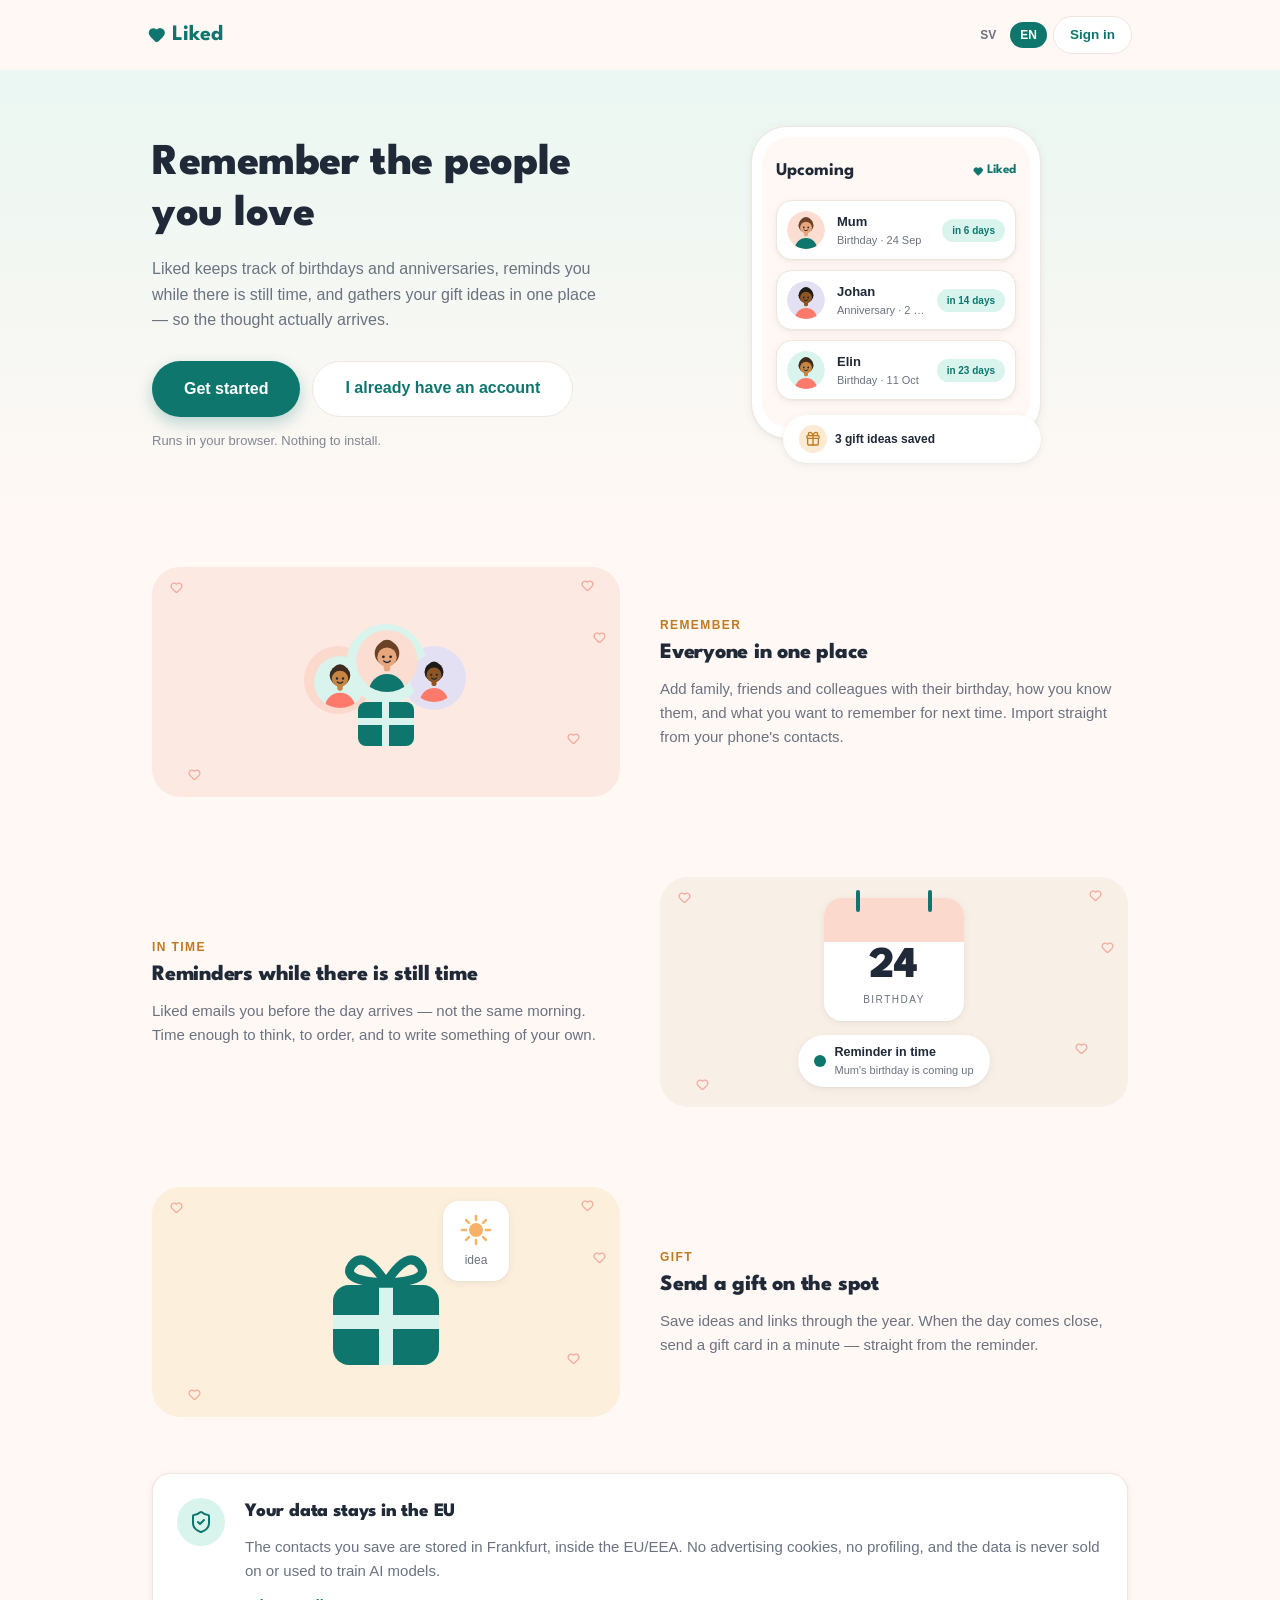
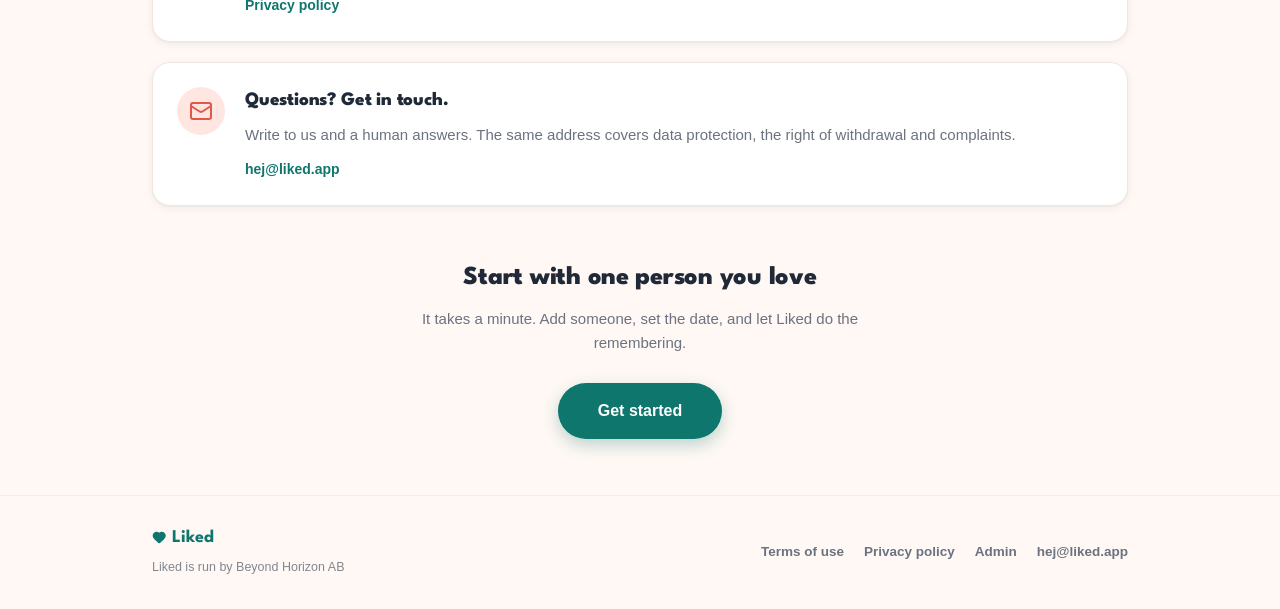
==== commit 50dd8063: "Add Admin footer link in both languages" ====
--- a/en/index.html
+++ b/en/index.html
@@ -11,9 +11,9 @@
   De två filerna har ingen gemensam källa — ändras den ena måste den andra ändras
   samtidigt.
 
-  Länkarna till systersidan och till stilmallen är relativa med flit: sajten ska
-  fungera både på https://liked.app/ och på förhandsgranskningen
-  https://aloksorg.github.io/liked-landing/, där allt ligger under en undersökväg.
+  Länkarna till systersidan och till stilmallen är relativa med flit: sidan ska fungera
+  oavsett om den ligger på roten av en domän eller under en undersökväg. Skriv aldrig om
+  dem till /styles.css.
 -->
 <html lang="en">
   <head>
@@ -122,6 +122,7 @@
         ]
       }
     </script>
+    <script src="../site.js" defer></script>
   </head>
 
   <body>
@@ -776,6 +777,7 @@
         <nav class="footer-nav">
           <a href="https://app.liked.app/villkor">Terms of use</a>
           <a href="https://app.liked.app/integritet">Privacy policy</a>
+          <a href="https://app.liked.app/admin">Admin</a>
           <a href="mailto:hej@liked.app">hej@liked.app</a>
         </nav>
       </div>
